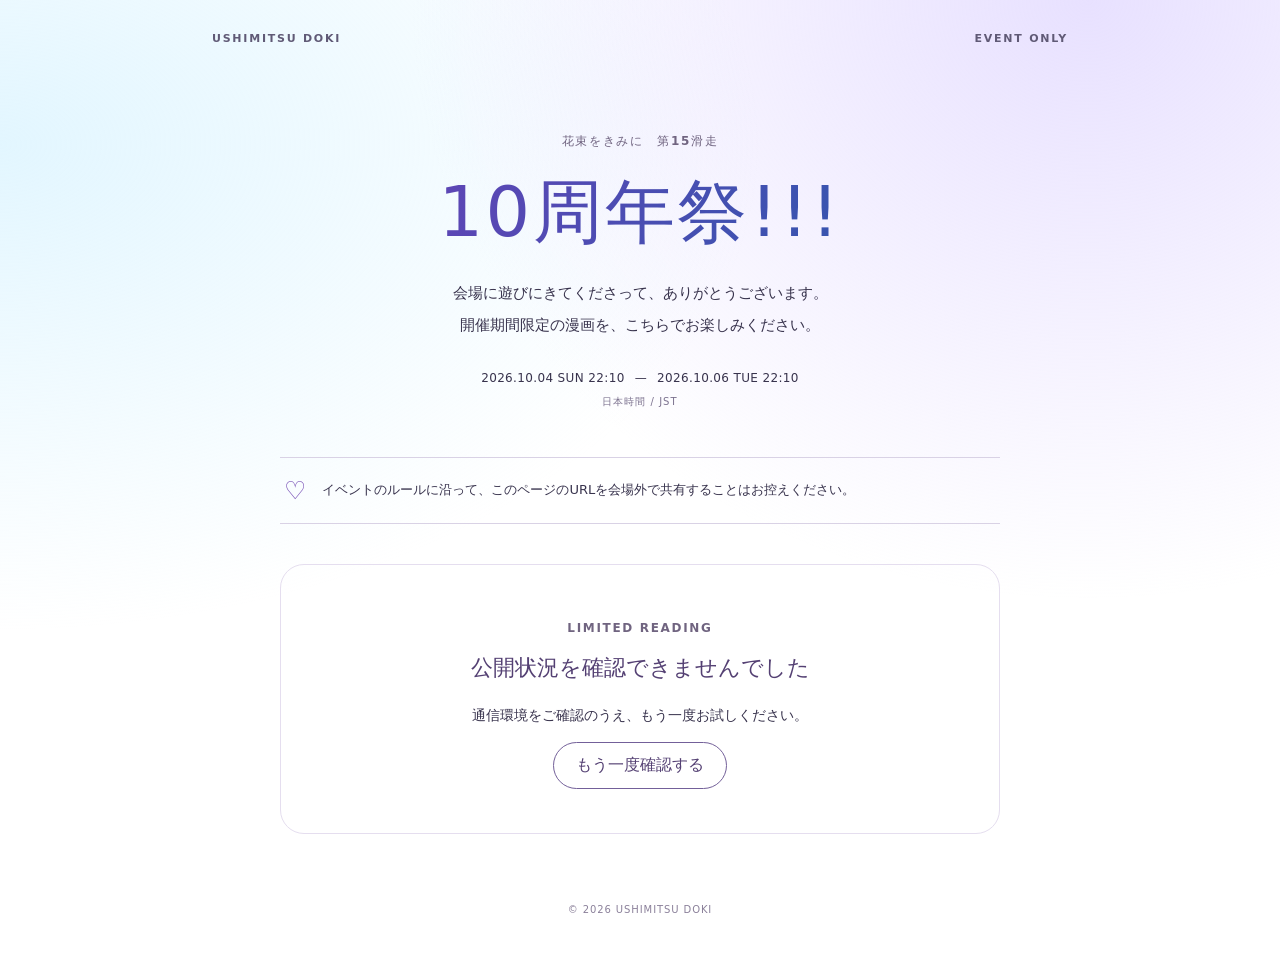
==== hanataba15/index.html @ a971c994 "Add event-only comic reader with server-side publication window" ====
<!doctype html>
<html lang="ja">
<head>
  <meta charset="utf-8">
  <meta name="viewport" content="width=device-width, initial-scale=1">
  <meta name="robots" content="noindex, nofollow, noarchive, nosnippet, noimageindex">
  <meta name="referrer" content="no-referrer">
  <meta name="theme-color" content="#fbfaff">
  <title>イベント限定漫画 | 丑満 どき</title>
  <link rel="icon" href="/favicon.svg" type="image/svg+xml">
  <link rel="stylesheet" href="./event.css">
  <script src="./event.js" defer></script>
</head>
<body>
  <main class="event-shell">
    <header class="masthead"><span>USHIMITSU DOKI</span><span>EVENT ONLY</span></header>
    <section class="intro" aria-labelledby="event-title">
      <p class="eyebrow">花束をきみに　第15滑走</p>
      <h1 id="event-title">10周年祭<span>!!!</span></h1>
      <p class="subtitle">会場に遊びにきてくださって、ありがとうございます。<br>開催期間限定の漫画を、こちらでお楽しみください。</p>
      <p class="period"><time datetime="2026-10-04T22:10:00+09:00">2026.10.04 SUN 22:10</time><span>—</span><time datetime="2026-10-06T22:10:00+09:00">2026.10.06 TUE 22:10</time><small>日本時間 / JST</small></p>
    </section>
    <section class="notice" aria-label="閲覧のお願い"><span aria-hidden="true">♡</span><p>イベントのルールに沿って、このページのURLを会場外で共有することはお控えください。</p></section>
    <section id="status" class="status" aria-live="polite"><p class="eyebrow">LIMITED READING</p><h2 id="status-title">公開状況を確認しています</h2><p id="status-copy">少しお待ちください。</p><button id="retry" type="button" hidden>もう一度確認する</button></section>
    <section id="reader" class="reader" hidden aria-label="イベント限定漫画"><div class="reader-heading"><h2>イベント限定漫画</h2><span id="page-count"></span></div><div id="pages"></div><p class="afterword">最後まで読んでくださって、ありがとうございます♡</p><a href="#event-title" class="back-top">ページの先頭へ ↑</a></section>
    <noscript><p class="notice">漫画の閲覧にはJavaScriptを有効にしてください。</p></noscript>
    <footer>© 2026 USHIMITSU DOKI</footer>
  </main>
</body>
</html>
---- hanataba15/event.css ----
:root{color-scheme:light;font-family:"Yu Gothic",Meiryo,system-ui,sans-serif;color:#38334d;background:#fff;font-synthesis:none}
*{box-sizing:border-box}body{margin:0;background:radial-gradient(ellipse at 85% 0%,#ded4ffb3,transparent 44%),radial-gradient(ellipse at 0% 15%,#cff0ff99,transparent 42%),#fff;min-height:100svh}button,a{-webkit-tap-highlight-color:transparent}button{font:inherit}[hidden]{display:none!important}.event-shell{max-width:960px;margin:auto;padding:32px clamp(20px,5vw,52px)}.masthead{display:flex;justify-content:space-between;gap:16px;font-size:11px;letter-spacing:.16em;font-weight:600;color:#605a76}.intro{padding:76px 0 36px;text-align:center}.eyebrow{font-size:12px;letter-spacing:.14em;color:#706480;font-weight:600}h1{font-size:clamp(38px,8vw,70px);letter-spacing:.035em;line-height:1.2;font-weight:500;margin:20px 0;background:linear-gradient(110deg,#713eb8,#235cac);background-clip:text;-webkit-background-clip:text;color:transparent}h1 span{font-weight:400}.subtitle{font-size:15px;line-height:2.1;margin:24px 0 30px}.period{display:flex;flex-wrap:wrap;align-items:center;justify-content:center;gap:10px;font-size:12px;font-variant-numeric:tabular-nums;letter-spacing:.03em}.period small{flex-basis:100%;color:#7b718e;font-size:10px;letter-spacing:.1em}.notice{display:flex;align-items:center;gap:16px;max-width:720px;margin:0 auto;padding:18px 4px;border-top:1px solid #d9d2e5;border-bottom:1px solid #d9d2e5}.notice span{font-size:25px;color:#7850b6}.notice p{font-size:13px;line-height:1.9;margin:0}.status{max-width:720px;margin:40px auto;text-align:center;padding:44px 20px;border:1px solid #e5deef;border-radius:24px;background:#ffffffb3}.status h2{font-size:22px;font-weight:500;color:#544073}.status>p:not(.eyebrow){font-size:14px;line-height:1.9}.status button{border:1px solid #736099;border-radius:30px;padding:12px 22px;background:#fff;color:#544073;cursor:pointer}.reader{margin:48px auto;max-width:780px}.reader-heading{display:flex;align-items:center;justify-content:space-between;gap:16px;margin-bottom:24px}.reader-heading h2{font-size:17px;font-weight:500}.reader-heading span{color:#756982;font-size:12px}.comic-page{margin:0 0 24px}.comic-page img{display:block;width:100%;height:auto;background:#f6f3fa;border:1px solid #eee8f4}.comic-page figcaption{text-align:center;font-size:11px;color:#8a7e99;padding:8px}.afterword{margin-top:40px;text-align:center;font-size:14px;line-height:1.9}.back-top{display:block;width:max-content;margin:24px auto;color:#695293;font-size:13px;text-underline-offset:5px}footer{text-align:center;font-size:10px;letter-spacing:.09em;color:#8b809a;padding:30px 0 16px}:focus-visible{outline:3px solid #4664b8;outline-offset:5px}@media(max-width:480px){.event-shell{padding:24px 20px}.masthead{font-size:9px;letter-spacing:.12em}.intro{padding-top:52px}.subtitle{font-size:14px}.period{font-size:11px;gap:6px}.notice p{font-size:12px}.reader{margin-left:-10px;margin-right:-10px}.reader-heading{padding:0 10px}}
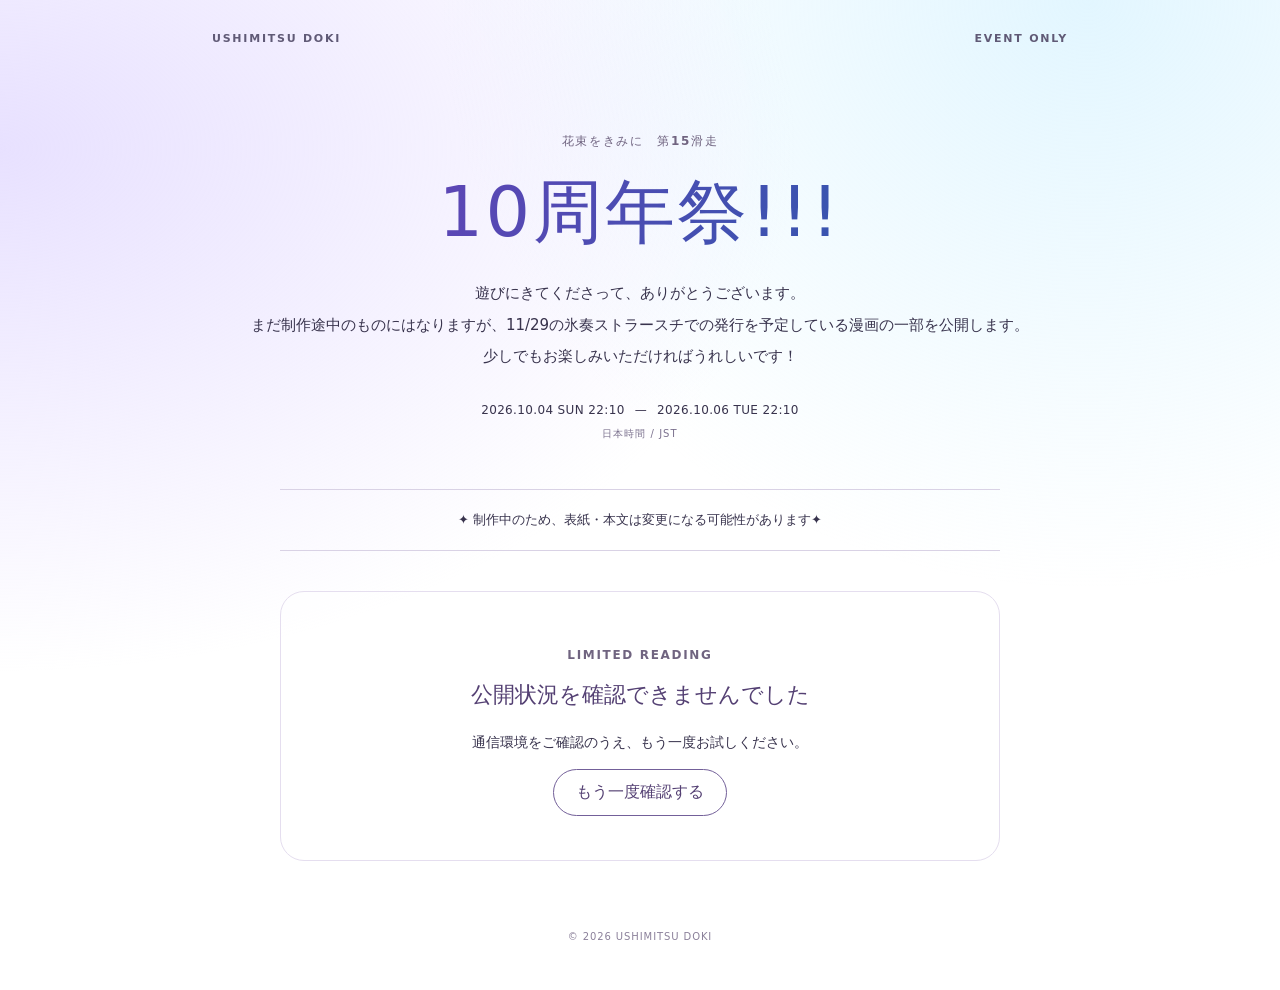
==== commit a337cb17: "Adjust event background colors and introduction text" ====
--- a/hanataba15/index.html
+++ b/hanataba15/index.html
@@ -17,10 +17,10 @@
     <section class="intro" aria-labelledby="event-title">
       <p class="eyebrow">花束をきみに　第15滑走</p>
       <h1 id="event-title">10周年祭<span>!!!</span></h1>
-      <p class="subtitle">会場に遊びにきてくださって、ありがとうございます。<br>開催期間限定の漫画を、こちらでお楽しみください。</p>
+      <p class="subtitle">遊びにきてくださって、ありがとうございます。<br>まだ制作途中のものにはなりますが、11/29の氷奏ストラースチでの発行を予定している漫画の一部を公開します。<br>少しでもお楽しみいただければうれしいです！</p>
       <p class="period"><time datetime="2026-10-04T22:10:00+09:00">2026.10.04 SUN 22:10</time><span>—</span><time datetime="2026-10-06T22:10:00+09:00">2026.10.06 TUE 22:10</time><small>日本時間 / JST</small></p>
     </section>
-    <section class="notice" aria-label="閲覧のお願い"><span aria-hidden="true">♡</span><p>イベントのルールに沿って、このページのURLを会場外で共有することはお控えください。</p></section>
+    <section class="notice" aria-label="制作中の作品について"><p>✦ 制作中のため、表紙・本文は変更になる可能性があります✦</p></section>
     <section id="status" class="status" aria-live="polite"><p class="eyebrow">LIMITED READING</p><h2 id="status-title">公開状況を確認しています</h2><p id="status-copy">少しお待ちください。</p><button id="retry" type="button" hidden>もう一度確認する</button></section>
     <section id="reader" class="reader" hidden aria-label="イベント限定漫画"><div class="reader-heading"><h2>イベント限定漫画</h2><span id="page-count"></span></div><div id="pages"></div><p class="afterword">最後まで読んでくださって、ありがとうございます♡</p><a href="#event-title" class="back-top">ページの先頭へ ↑</a></section>
     <noscript><p class="notice">漫画の閲覧にはJavaScriptを有効にしてください。</p></noscript>
--- a/hanataba15/event.css
+++ b/hanataba15/event.css
@@ -1,2 +1,3 @@
 :root{color-scheme:light;font-family:"Yu Gothic",Meiryo,system-ui,sans-serif;color:#38334d;background:#fff;font-synthesis:none}
+body{background:radial-gradient(ellipse at 0% 15%,#ded4ffb3,transparent 44%),radial-gradient(ellipse at 85% 0%,#cff0ff99,transparent 42%),#fff!important}.notice{justify-content:center;text-align:center}
 *{box-sizing:border-box}body{margin:0;background:radial-gradient(ellipse at 85% 0%,#ded4ffb3,transparent 44%),radial-gradient(ellipse at 0% 15%,#cff0ff99,transparent 42%),#fff;min-height:100svh}button,a{-webkit-tap-highlight-color:transparent}button{font:inherit}[hidden]{display:none!important}.event-shell{max-width:960px;margin:auto;padding:32px clamp(20px,5vw,52px)}.masthead{display:flex;justify-content:space-between;gap:16px;font-size:11px;letter-spacing:.16em;font-weight:600;color:#605a76}.intro{padding:76px 0 36px;text-align:center}.eyebrow{font-size:12px;letter-spacing:.14em;color:#706480;font-weight:600}h1{font-size:clamp(38px,8vw,70px);letter-spacing:.035em;line-height:1.2;font-weight:500;margin:20px 0;background:linear-gradient(110deg,#713eb8,#235cac);background-clip:text;-webkit-background-clip:text;color:transparent}h1 span{font-weight:400}.subtitle{font-size:15px;line-height:2.1;margin:24px 0 30px}.period{display:flex;flex-wrap:wrap;align-items:center;justify-content:center;gap:10px;font-size:12px;font-variant-numeric:tabular-nums;letter-spacing:.03em}.period small{flex-basis:100%;color:#7b718e;font-size:10px;letter-spacing:.1em}.notice{display:flex;align-items:center;gap:16px;max-width:720px;margin:0 auto;padding:18px 4px;border-top:1px solid #d9d2e5;border-bottom:1px solid #d9d2e5}.notice span{font-size:25px;color:#7850b6}.notice p{font-size:13px;line-height:1.9;margin:0}.status{max-width:720px;margin:40px auto;text-align:center;padding:44px 20px;border:1px solid #e5deef;border-radius:24px;background:#ffffffb3}.status h2{font-size:22px;font-weight:500;color:#544073}.status>p:not(.eyebrow){font-size:14px;line-height:1.9}.status button{border:1px solid #736099;border-radius:30px;padding:12px 22px;background:#fff;color:#544073;cursor:pointer}.reader{margin:48px auto;max-width:780px}.reader-heading{display:flex;align-items:center;justify-content:space-between;gap:16px;margin-bottom:24px}.reader-heading h2{font-size:17px;font-weight:500}.reader-heading span{color:#756982;font-size:12px}.comic-page{margin:0 0 24px}.comic-page img{display:block;width:100%;height:auto;background:#f6f3fa;border:1px solid #eee8f4}.comic-page figcaption{text-align:center;font-size:11px;color:#8a7e99;padding:8px}.afterword{margin-top:40px;text-align:center;font-size:14px;line-height:1.9}.back-top{display:block;width:max-content;margin:24px auto;color:#695293;font-size:13px;text-underline-offset:5px}footer{text-align:center;font-size:10px;letter-spacing:.09em;color:#8b809a;padding:30px 0 16px}:focus-visible{outline:3px solid #4664b8;outline-offset:5px}@media(max-width:480px){.event-shell{padding:24px 20px}.masthead{font-size:9px;letter-spacing:.12em}.intro{padding-top:52px}.subtitle{font-size:14px}.period{font-size:11px;gap:6px}.notice p{font-size:12px}.reader{margin-left:-10px;margin-right:-10px}.reader-heading{padding:0 10px}}
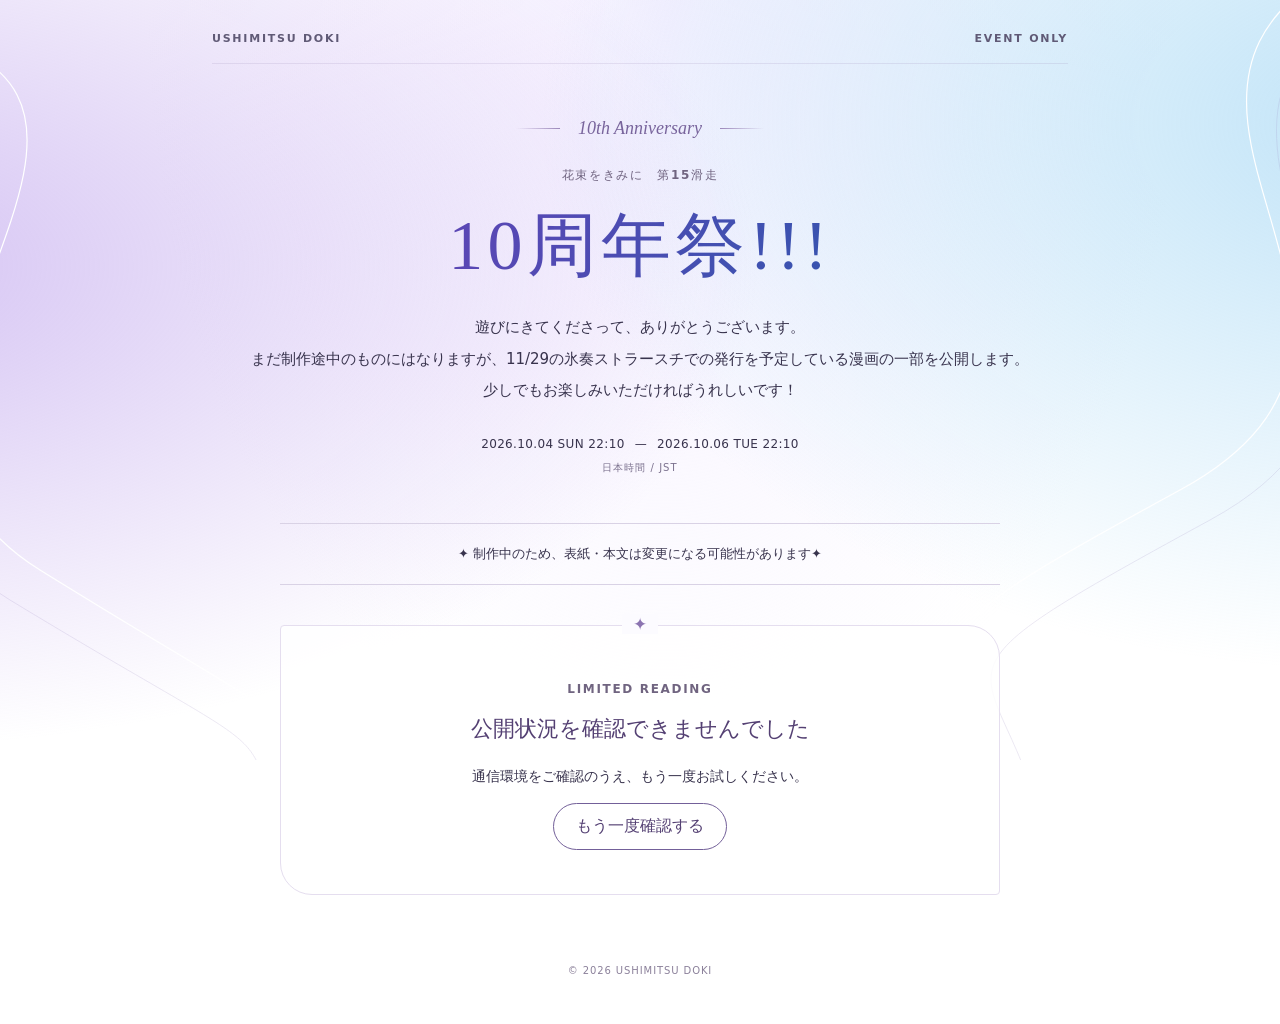
==== commit 4adf14a0: "Add elegant gradient and ribbon accents to event page" ====
--- a/hanataba15/index.html
+++ b/hanataba15/index.html
@@ -12,9 +12,16 @@
   <script src="./event.js" defer></script>
 </head>
 <body>
+  <svg class="ribbons" viewBox="0 0 1440 760" preserveAspectRatio="xMidYMid slice" aria-hidden="true" focusable="false">
+    <path d="M-160 20C420 20-170 390 120 570S350 690 390 810"/>
+    <path class="accent" d="M-190 55C380 50-190 430 90 600S320 715 360 830"/>
+    <path d="M1590-90C1030 30 1590 310 1260 490S1060 610 1100 830"/>
+    <path class="accent" d="M1620-60C1060 60 1620 340 1290 520S1090 640 1130 860"/>
+  </svg>
   <main class="event-shell">
     <header class="masthead"><span>USHIMITSU DOKI</span><span>EVENT ONLY</span></header>
     <section class="intro" aria-labelledby="event-title">
+      <p class="anniversary" aria-label="10周年">10th Anniversary</p>
       <p class="eyebrow">花束をきみに　第15滑走</p>
       <h1 id="event-title">10周年祭<span>!!!</span></h1>
       <p class="subtitle">遊びにきてくださって、ありがとうございます。<br>まだ制作途中のものにはなりますが、11/29の氷奏ストラースチでの発行を予定している漫画の一部を公開します。<br>少しでもお楽しみいただければうれしいです！</p>
--- a/hanataba15/event.css
+++ b/hanataba15/event.css
@@ -1,3 +1,26 @@
 :root{color-scheme:light;font-family:"Yu Gothic",Meiryo,system-ui,sans-serif;color:#38334d;background:#fff;font-synthesis:none}
-body{background:radial-gradient(ellipse at 0% 15%,#ded4ffb3,transparent 44%),radial-gradient(ellipse at 85% 0%,#cff0ff99,transparent 42%),#fff!important}.notice{justify-content:center;text-align:center}
-*{box-sizing:border-box}body{margin:0;background:radial-gradient(ellipse at 85% 0%,#ded4ffb3,transparent 44%),radial-gradient(ellipse at 0% 15%,#cff0ff99,transparent 42%),#fff;min-height:100svh}button,a{-webkit-tap-highlight-color:transparent}button{font:inherit}[hidden]{display:none!important}.event-shell{max-width:960px;margin:auto;padding:32px clamp(20px,5vw,52px)}.masthead{display:flex;justify-content:space-between;gap:16px;font-size:11px;letter-spacing:.16em;font-weight:600;color:#605a76}.intro{padding:76px 0 36px;text-align:center}.eyebrow{font-size:12px;letter-spacing:.14em;color:#706480;font-weight:600}h1{font-size:clamp(38px,8vw,70px);letter-spacing:.035em;line-height:1.2;font-weight:500;margin:20px 0;background:linear-gradient(110deg,#713eb8,#235cac);background-clip:text;-webkit-background-clip:text;color:transparent}h1 span{font-weight:400}.subtitle{font-size:15px;line-height:2.1;margin:24px 0 30px}.period{display:flex;flex-wrap:wrap;align-items:center;justify-content:center;gap:10px;font-size:12px;font-variant-numeric:tabular-nums;letter-spacing:.03em}.period small{flex-basis:100%;color:#7b718e;font-size:10px;letter-spacing:.1em}.notice{display:flex;align-items:center;gap:16px;max-width:720px;margin:0 auto;padding:18px 4px;border-top:1px solid #d9d2e5;border-bottom:1px solid #d9d2e5}.notice span{font-size:25px;color:#7850b6}.notice p{font-size:13px;line-height:1.9;margin:0}.status{max-width:720px;margin:40px auto;text-align:center;padding:44px 20px;border:1px solid #e5deef;border-radius:24px;background:#ffffffb3}.status h2{font-size:22px;font-weight:500;color:#544073}.status>p:not(.eyebrow){font-size:14px;line-height:1.9}.status button{border:1px solid #736099;border-radius:30px;padding:12px 22px;background:#fff;color:#544073;cursor:pointer}.reader{margin:48px auto;max-width:780px}.reader-heading{display:flex;align-items:center;justify-content:space-between;gap:16px;margin-bottom:24px}.reader-heading h2{font-size:17px;font-weight:500}.reader-heading span{color:#756982;font-size:12px}.comic-page{margin:0 0 24px}.comic-page img{display:block;width:100%;height:auto;background:#f6f3fa;border:1px solid #eee8f4}.comic-page figcaption{text-align:center;font-size:11px;color:#8a7e99;padding:8px}.afterword{margin-top:40px;text-align:center;font-size:14px;line-height:1.9}.back-top{display:block;width:max-content;margin:24px auto;color:#695293;font-size:13px;text-underline-offset:5px}footer{text-align:center;font-size:10px;letter-spacing:.09em;color:#8b809a;padding:30px 0 16px}:focus-visible{outline:3px solid #4664b8;outline-offset:5px}@media(max-width:480px){.event-shell{padding:24px 20px}.masthead{font-size:9px;letter-spacing:.12em}.intro{padding-top:52px}.subtitle{font-size:14px}.period{font-size:11px;gap:6px}.notice p{font-size:12px}.reader{margin-left:-10px;margin-right:-10px}.reader-heading{padding:0 10px}}
+*{box-sizing:border-box}
+body{margin:0;min-height:100svh;background:radial-gradient(ellipse at -12% 26%,#c6aeefbd,transparent 45%),radial-gradient(ellipse at 108% 12%,#a9d9f5b5,transparent 43%),radial-gradient(ellipse at 52% 0%,#f5f0ff,transparent 55%),#fff}
+.ribbons{position:absolute;inset:0 0 auto;width:100%;height:760px;pointer-events:none;overflow:hidden}
+.ribbons path{fill:none;stroke:#fff;stroke-width:1.2;vector-effect:non-scaling-stroke}
+.ribbons .accent{stroke:#9480bb;opacity:.22;stroke-width:.8}
+button,a{-webkit-tap-highlight-color:transparent}button{font:inherit}[hidden]{display:none!important}
+.event-shell{position:relative;max-width:960px;margin:auto;padding:32px clamp(20px,5vw,52px)}
+.masthead{display:flex;justify-content:space-between;gap:16px;padding-bottom:18px;border-bottom:1px solid #9687b02e;font-size:11px;letter-spacing:.16em;font-weight:600;color:#605a76}
+.intro{padding:54px 0 36px;text-align:center}
+.anniversary{display:flex;justify-content:center;align-items:center;gap:18px;margin:0 0 28px;color:#78649c;font:italic 18px Georgia,"Times New Roman",serif}
+.anniversary::before,.anniversary::after{content:"";width:44px;height:1px;background:linear-gradient(90deg,transparent,#9c88ba)}
+.anniversary::after{transform:rotate(180deg)}
+.eyebrow{font-size:12px;letter-spacing:.14em;color:#706480;font-weight:600}
+h1{font-family:"Yu Mincho","Hiragino Mincho ProN","MS PMincho",serif;font-size:clamp(38px,8vw,70px);letter-spacing:.06em;line-height:1.2;font-weight:500;margin:20px 0;background:linear-gradient(110deg,#713eb8,#235cac);background-clip:text;-webkit-background-clip:text;color:transparent}h1 span{font-weight:400}
+.subtitle{font-size:15px;line-height:2.1;margin:24px 0 30px}
+.period{display:flex;flex-wrap:wrap;align-items:center;justify-content:center;gap:10px;font-size:12px;font-variant-numeric:tabular-nums;letter-spacing:.03em}.period small{flex-basis:100%;color:#7b718e;font-size:10px;letter-spacing:.1em}
+.notice{display:flex;justify-content:center;align-items:center;gap:16px;max-width:720px;margin:0 auto;padding:18px 4px;border-top:1px solid #d9d2e5;border-bottom:1px solid #d9d2e5;text-align:center}.notice p{font-size:13px;line-height:1.9;margin:0}
+.status{position:relative;max-width:720px;margin:40px auto;text-align:center;padding:44px 20px;border:1px solid #e5deef;border-radius:4px 32px 4px 32px;background:#ffffffd9}
+.status::before{content:"✦";position:absolute;top:-12px;left:calc(50% - 18px);width:36px;background:#fcfbff;color:#8c74b1;font-size:17px}
+.status h2{font-size:22px;font-weight:500;color:#544073}.status>p:not(.eyebrow){font-size:14px;line-height:1.9}.status button{border:1px solid #736099;border-radius:30px;padding:12px 22px;background:#fff;color:#544073;cursor:pointer}
+.reader{margin:48px auto;max-width:780px}.reader-heading{display:flex;align-items:center;justify-content:space-between;gap:16px;margin-bottom:24px}.reader-heading h2{font-size:17px;font-weight:500}.reader-heading span{color:#756982;font-size:12px}
+.comic-page{margin:0 0 24px}.comic-page img{display:block;width:100%;height:auto;background:#f6f3fa;border:1px solid #eee8f4}.comic-page figcaption{text-align:center;font-size:11px;color:#8a7e99;padding:8px}
+.afterword{margin-top:40px;text-align:center;font-size:14px;line-height:1.9}.back-top{display:block;width:max-content;margin:24px auto;color:#695293;font-size:13px;text-underline-offset:5px}
+footer{text-align:center;font-size:10px;letter-spacing:.09em;color:#8b809a;padding:30px 0 16px}:focus-visible{outline:3px solid #4664b8;outline-offset:5px}
+@media(max-width:480px){.event-shell{padding:24px 20px}.masthead{font-size:9px;letter-spacing:.12em}.intro{padding-top:38px}.anniversary{font-size:16px;margin-bottom:24px}.ribbons{height:680px}.subtitle{font-size:14px}.period{font-size:11px;gap:6px}.notice p{font-size:12px}.reader{margin-left:-10px;margin-right:-10px}.reader-heading{padding:0 10px}}
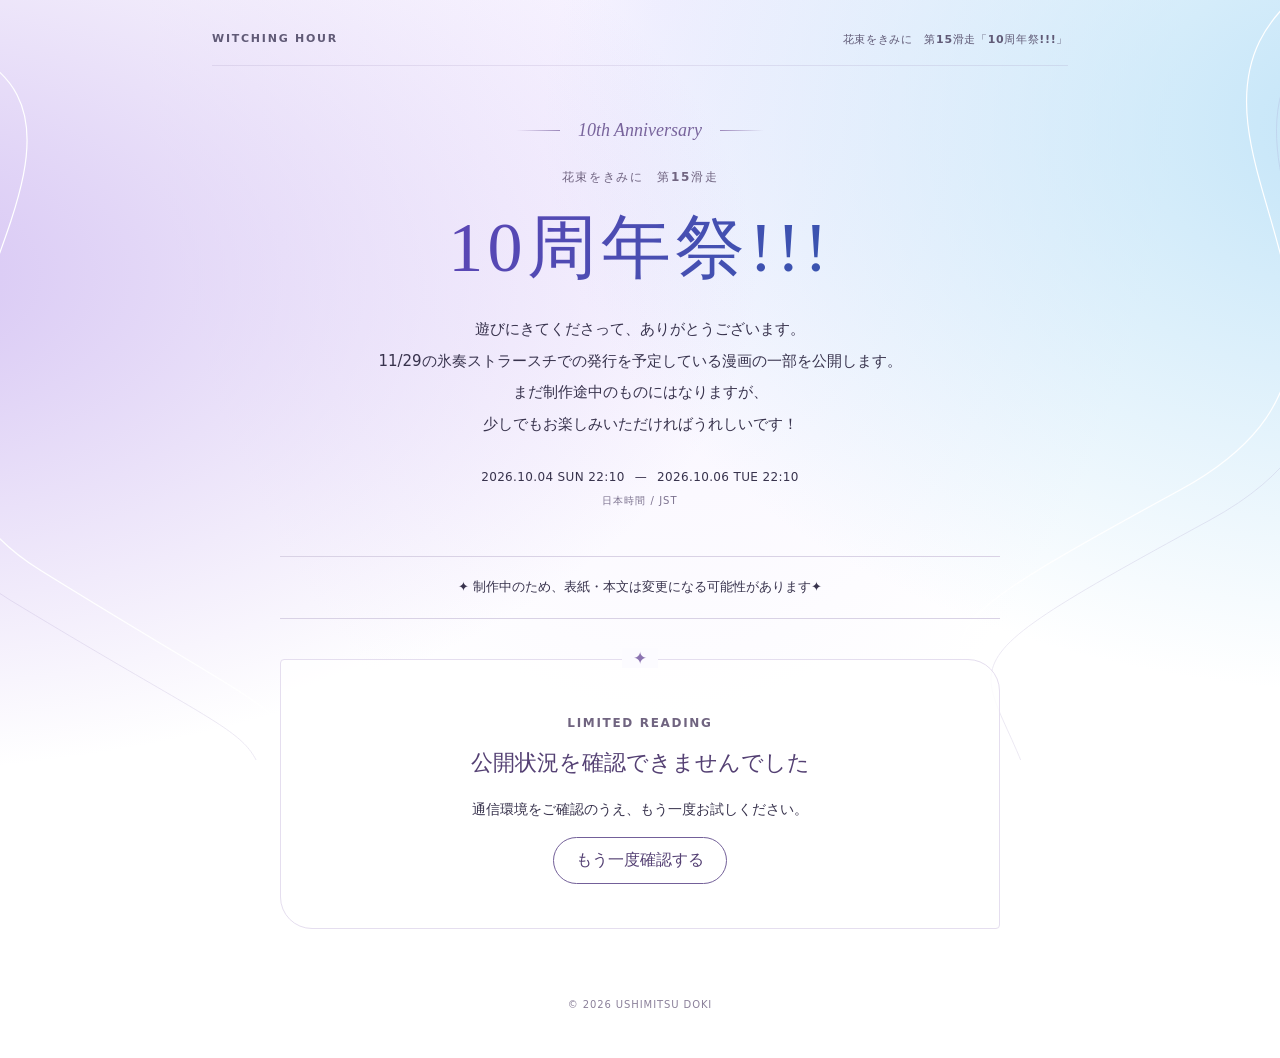
==== commit 0e05bd24: "Update event introduction and masthead labels" ====
--- a/hanataba15/index.html
+++ b/hanataba15/index.html
@@ -19,12 +19,12 @@
     <path class="accent" d="M1620-60C1060 60 1620 340 1290 520S1090 640 1130 860"/>
   </svg>
   <main class="event-shell">
-    <header class="masthead"><span>USHIMITSU DOKI</span><span>EVENT ONLY</span></header>
+    <header class="masthead"><span>WITCHING HOUR</span><span>花束をきみに　第15滑走「10周年祭!!!」</span></header>
     <section class="intro" aria-labelledby="event-title">
       <p class="anniversary" aria-label="10周年">10th Anniversary</p>
       <p class="eyebrow">花束をきみに　第15滑走</p>
       <h1 id="event-title">10周年祭<span>!!!</span></h1>
-      <p class="subtitle">遊びにきてくださって、ありがとうございます。<br>まだ制作途中のものにはなりますが、11/29の氷奏ストラースチでの発行を予定している漫画の一部を公開します。<br>少しでもお楽しみいただければうれしいです！</p>
+      <p class="subtitle">遊びにきてくださって、ありがとうございます。<br>11/29の氷奏ストラースチでの発行を予定している漫画の一部を公開します。<br>まだ制作途中のものにはなりますが、<br>少しでもお楽しみいただければうれしいです！</p>
       <p class="period"><time datetime="2026-10-04T22:10:00+09:00">2026.10.04 SUN 22:10</time><span>—</span><time datetime="2026-10-06T22:10:00+09:00">2026.10.06 TUE 22:10</time><small>日本時間 / JST</small></p>
     </section>
     <section class="notice" aria-label="制作中の作品について"><p>✦ 制作中のため、表紙・本文は変更になる可能性があります✦</p></section>
--- a/hanataba15/event.css
+++ b/hanataba15/event.css
@@ -8,6 +8,7 @@
 .event-shell{position:relative;max-width:960px;margin:auto;padding:32px clamp(20px,5vw,52px)}
 .masthead{display:flex;justify-content:space-between;gap:16px;padding-bottom:18px;border-bottom:1px solid #9687b02e;font-size:11px;letter-spacing:.16em;font-weight:600;color:#605a76}
 .intro{padding:54px 0 36px;text-align:center}
+.masthead span:first-child{flex-shrink:0}.masthead span:last-child{text-align:right;letter-spacing:.06em;overflow-wrap:anywhere}
 .anniversary{display:flex;justify-content:center;align-items:center;gap:18px;margin:0 0 28px;color:#78649c;font:italic 18px Georgia,"Times New Roman",serif}
 .anniversary::before,.anniversary::after{content:"";width:44px;height:1px;background:linear-gradient(90deg,transparent,#9c88ba)}
 .anniversary::after{transform:rotate(180deg)}
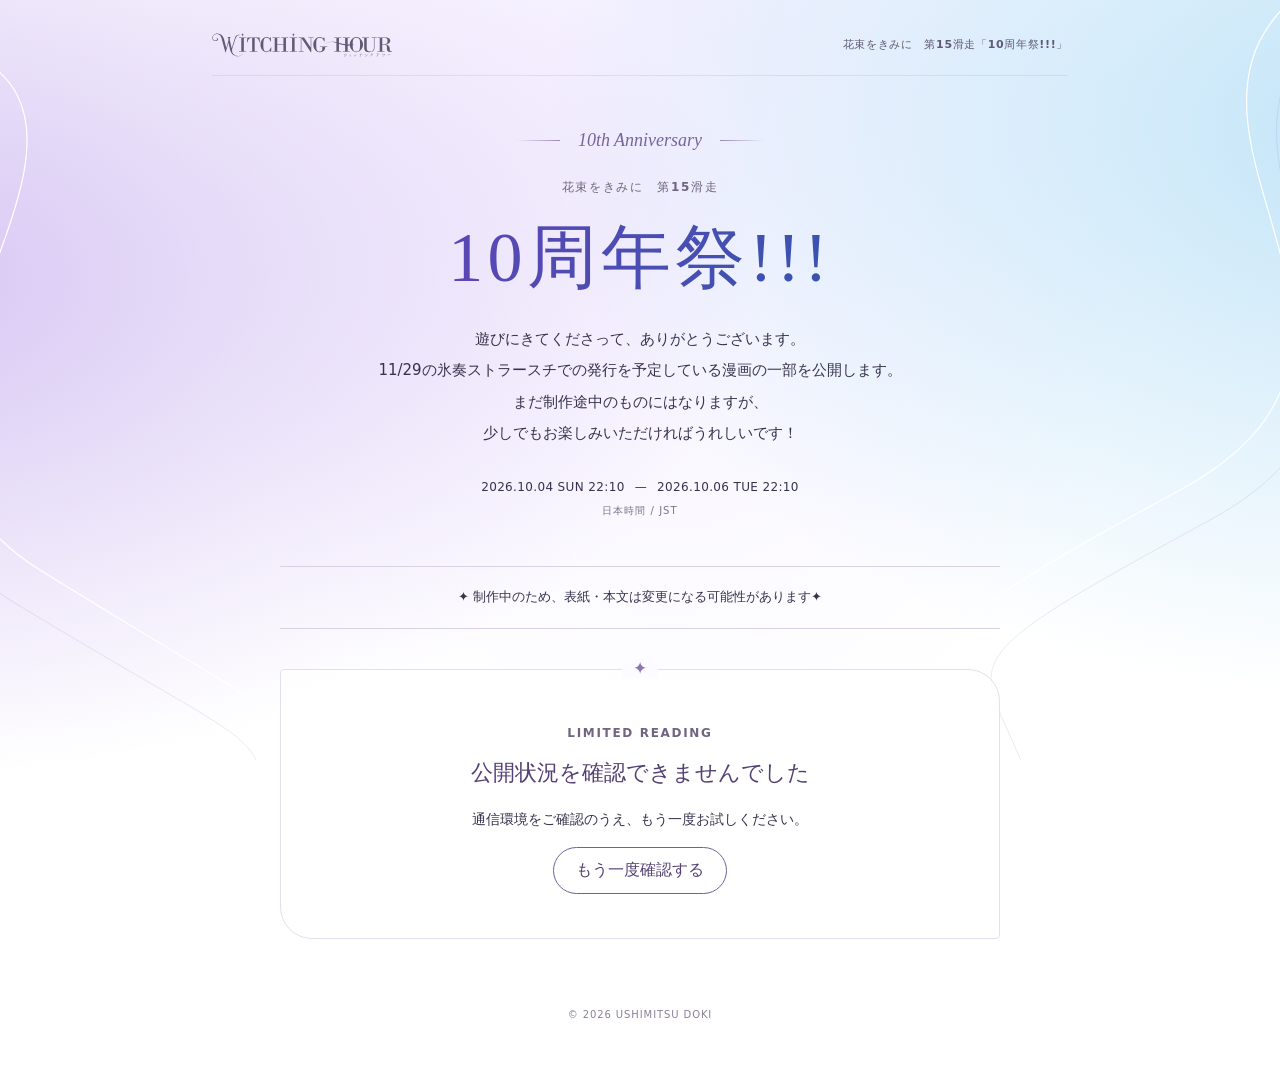
==== commit 5531aa00: "Use original SVG logo in event masthead" ====
--- a/hanataba15/index.html
+++ b/hanataba15/index.html
@@ -19,7 +19,7 @@
     <path class="accent" d="M1620-60C1060 60 1620 340 1290 520S1090 640 1130 860"/>
   </svg>
   <main class="event-shell">
-    <header class="masthead"><span>WITCHING HOUR</span><span>花束をきみに　第15滑走「10周年祭!!!」</span></header>
+    <header class="masthead"><span><img class="brand-logo" src="./witching-hour.svg" alt="WITCHING HOUR" width="650" height="90"></span><span>花束をきみに　第15滑走「10周年祭!!!」</span></header>
     <section class="intro" aria-labelledby="event-title">
       <p class="anniversary" aria-label="10周年">10th Anniversary</p>
       <p class="eyebrow">花束をきみに　第15滑走</p>
--- a/hanataba15/event.css
+++ b/hanataba15/event.css
@@ -9,6 +9,8 @@
 .masthead{display:flex;justify-content:space-between;gap:16px;padding-bottom:18px;border-bottom:1px solid #9687b02e;font-size:11px;letter-spacing:.16em;font-weight:600;color:#605a76}
 .intro{padding:54px 0 36px;text-align:center}
 .masthead span:first-child{flex-shrink:0}.masthead span:last-child{text-align:right;letter-spacing:.06em;overflow-wrap:anywhere}
+.masthead{align-items:center}.brand-logo{display:block;width:180px;height:auto;max-width:100%}
+@media(max-width:480px){.brand-logo{width:130px}}
 .anniversary{display:flex;justify-content:center;align-items:center;gap:18px;margin:0 0 28px;color:#78649c;font:italic 18px Georgia,"Times New Roman",serif}
 .anniversary::before,.anniversary::after{content:"";width:44px;height:1px;background:linear-gradient(90deg,transparent,#9c88ba)}
 .anniversary::after{transform:rotate(180deg)}
